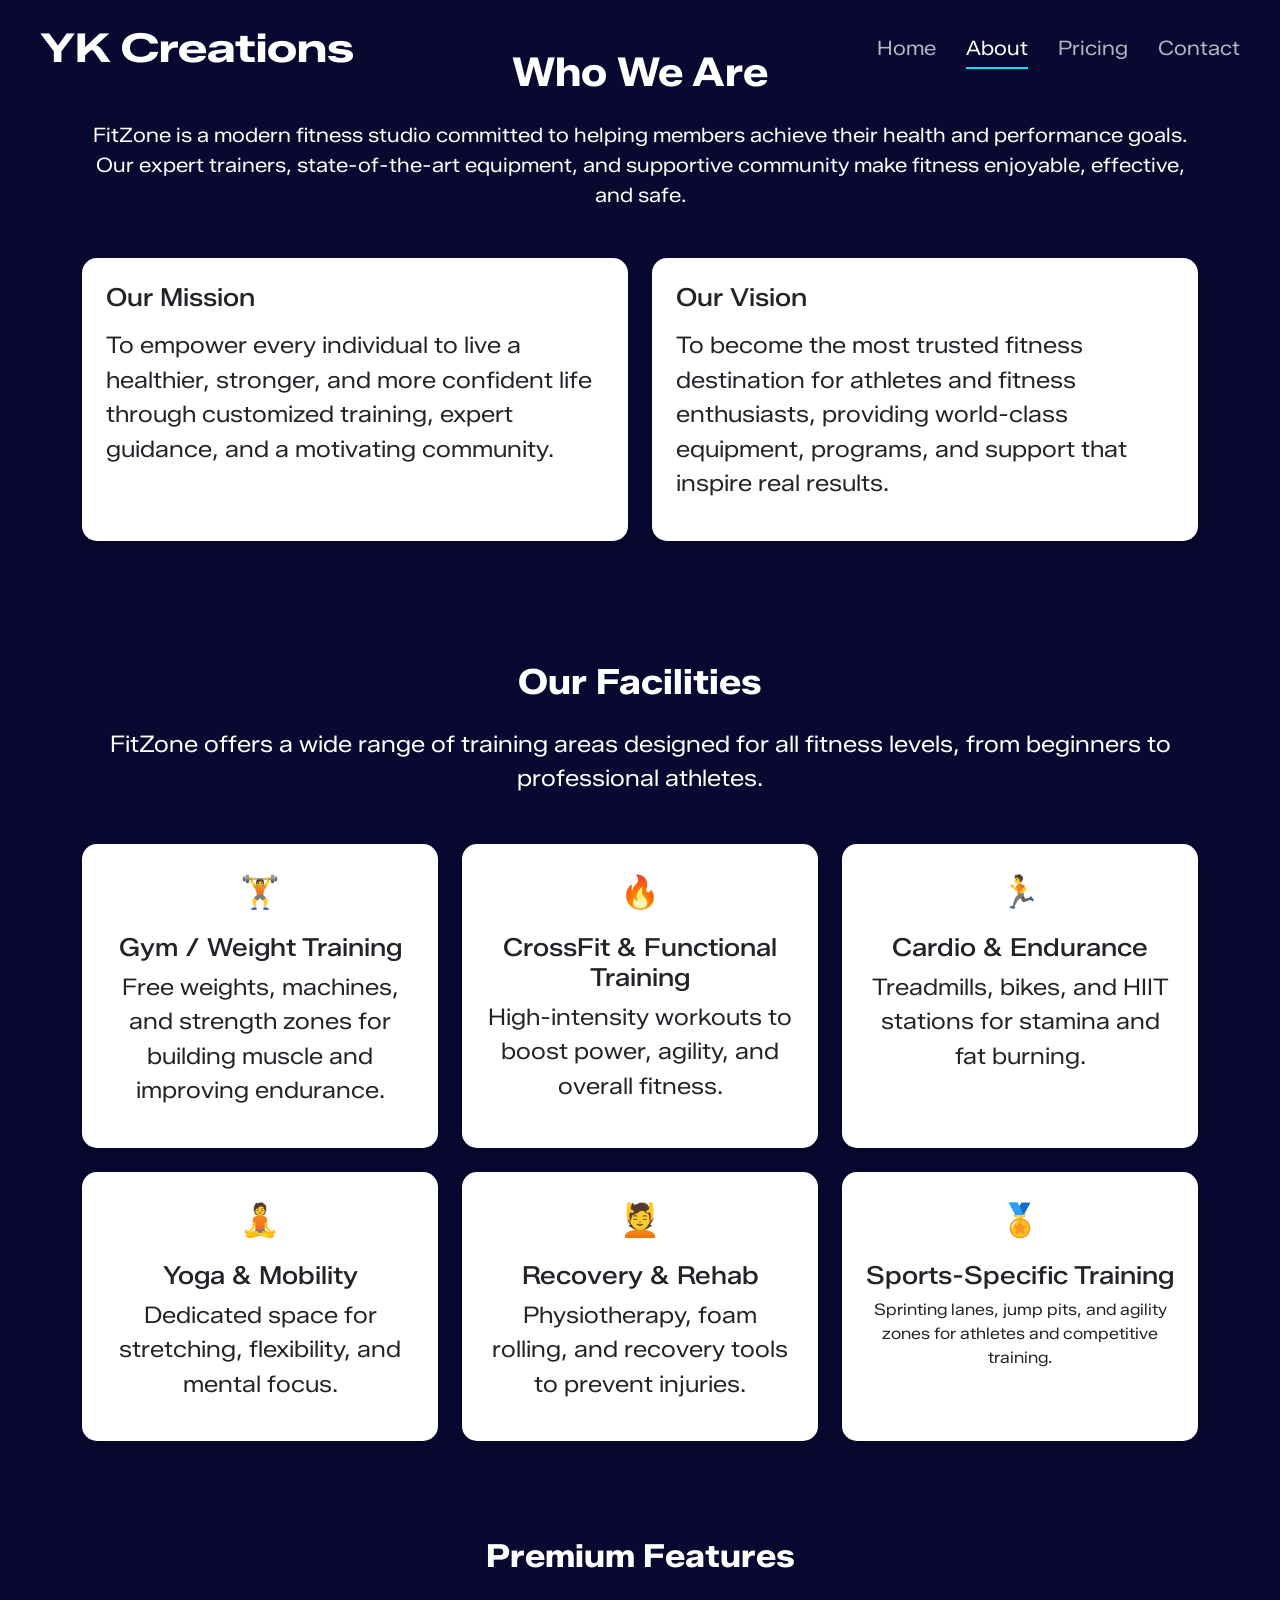
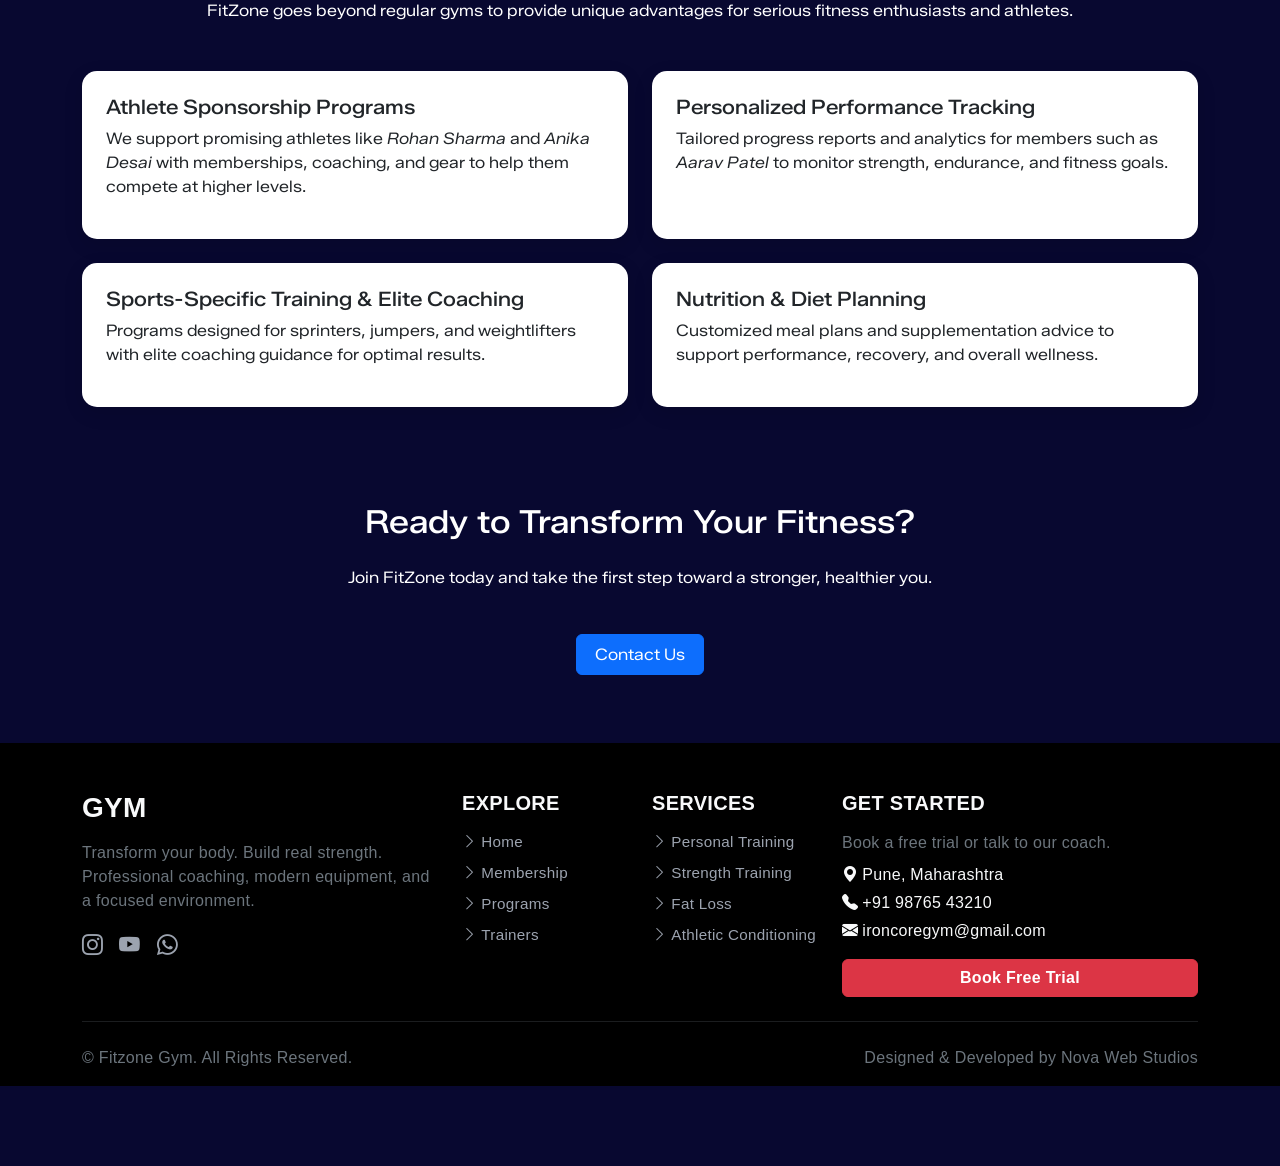
==== about.html @ a7072585 "Add files via upload Initial commit" ====
<!DOCTYPE html>
<html lang="en">

<head>
    <meta charset="UTF-8">
    <meta name="viewport" content="width=device-width, initial-scale=1.0">
    <title>About FitZone</title>
    <!-- Bootstrap CSS -->
    <link href="https://cdn.jsdelivr.net/npm/bootstrap-icons@1.11.1/font/bootstrap-icons.css" rel="stylesheet" />

    <link href="https://cdn.jsdelivr.net/npm/bootstrap@5.3.2/dist/css/bootstrap.min.css" rel="stylesheet">
    <style>
        body {
            font-family: "Zalando Sans SemiExpanded", sans-serif;
            background-color: rgb(8, 8, 48);
        }


        .section-title {
            font-weight: bold;
            margin-bottom: 1.5rem;
        }

        .feature-icon {
            font-size: 2rem;
            color: #ff5722;
            margin-bottom: 1rem;
        }

        .card-custom {
            border: none;
            border-radius: 15px;
            box-shadow: 0 6px 20px rgba(0, 0, 0, 0.1);
            transition: transform 0.3s ease;
        }

        .card-custom:hover {
            transform: translateY(-10px);
        }

        /* Gradient Button */
        .btn-gradient {
            background-color: rgb(3, 24, 95);
            border: none;
            color: #fff;
            transition: 0.3s;

        }

        .btn-gradient:hover {
            background: linear-gradient(90deg, #ff6a00, #f04);
        }

        /* Input & Textarea Custom */
        .form-control:focus {
            box-shadow: none;
            background-color: #010036 !important;
        }

        /* Modal Body Padding */
        .modal-body {
            padding-top: 30px;
            padding-bottom: 30px;
        }

        .footer-link {
            color: #9ca3af;
            text-decoration: none;
            display: block;
            margin-bottom: 0.5rem;
            font-size: 0.95rem;
            transition: all 0.3s ease;
        }

        .footer-link i {
            transition: transform 0.3s ease;
        }

        .footer-link:hover {
            color: #dc3545;
        }

        .footer-link:hover i {
            transform: translateX(4px);
        }

        /* Social icons hover */
        .social-link {
            color: #9ca3af;
            font-size: 1.3rem;
            transition: transform 0.3s, color 0.3s;
        }

        .social-link:hover {
            color: #dc3545;
            transform: scale(1.2) rotate(10deg);
        }

        /* Button hover animation */
        .btn-hover {
            transition: transform 0.3s, background-color 0.3s;
        }

        .btn-hover:hover {
            transform: translateY(-3px);
            background-color: #b02a37;
        }
    </style>
    <link rel="stylesheet" href="style.css">
    <link rel="preconnect" href="https://fonts.googleapis.com">
    <link rel="preconnect" href="https://fonts.gstatic.com" crossorigin>
    <link
        href="https://fonts.googleapis.com/css2?family=Zalando+Sans+Expanded:ital,wght@0,200..900;1,200..900&family=Zalando+Sans+SemiExpanded:ital,wght@0,200..900;1,200..900&display=swap"
        rel="stylesheet">

</head>

<body>
    <nav class="navbar nav-small">
        <div class="container-fluid">
            <span class="brand-small ">YK Creations</span>
        </div>
    </nav>
    <!-- NAVBAR -->
    <nav class="app-navbar">
        <div class="app-navbar-inner container-fluid">

            <a href="#" class="app-brand">YK Creations</a>

            <ul class="app-nav">
                <li>
                    <a href="index.html">
                        <i class="bi bi-house"></i>
                        <span>Home</span>
                    </a>
                </li>
                <li>
                    <a href="about.html"  class="active">
                        <i class="bi bi-info-circle"></i>
                        <span>About</span>
                    </a>
                </li>
                <li>
                    <a href="pricing.html">
                        <i class="bi bi-grid"></i>
                        <span>Pricing</span>
                    </a>
                </li>
                <li>
                    <a href="contact.html">
                        <i class="bi bi-envelope"></i>
                        <span>Contact</span>
                    </a>
                </li>
            </ul>

        </div>
    </nav>



    <!-- About & Mission/Vision Section -->
    <section class="py-5 " style="  background-color: rgb(8, 8, 48);">
        <div class="container">
            <div class="text-center mb-5">
                <h2 class="section-title" style="font-size: 40px;">Who We Are</h2>
                <p style="font-size: 20px;">FitZone is a modern fitness studio committed to helping members achieve
                    their health and performance
                    goals. Our expert trainers, state-of-the-art equipment, and supportive community make fitness
                    enjoyable, effective, and safe.</p>
            </div>

            <div class="row">
                <div class="col-md-6 mb-4">
                    <div class="card card-custom p-4 h-100">
                        <h4 class="mb-3" style="font-size: 25px;">Our Mission</h4>
                        <p style="font-size: 23px;">To empower every individual to live a healthier, stronger, and more
                            confident life through
                            customized training, expert guidance, and a motivating community.</p>
                    </div>
                </div>
                <div class="col-md-6 mb-4">
                    <div class="card card-custom p-4 h-100">
                        <h4 class="mb-3" style="font-size: 25px;">Our Vision</h4>
                        <p style="font-size: 23px;">To become the most trusted fitness destination for athletes and
                            fitness enthusiasts,
                            providing world-class equipment, programs, and support that inspire real results.</p>
                    </div>
                </div>
            </div>
        </div>
    </section>

    <!-- Facilities Section -->
    <section class="py-5">
        <div class="container">
            <div class="text-center mb-5">
                <h2 class="section-title" style="font-size: 35px;">Our Facilities</h2>
                <p style="font-size: 23px;">FitZone offers a wide range of training areas designed for all fitness
                    levels, from beginners to
                    professional athletes.</p>
            </div>

            <div class="row g-4">
                <div class="col-md-4">
                    <div class="card card-custom p-4 h-100 text-center">
                        <div class="feature-icon">🏋️</div>
                        <h5 style="font-size: 25px;">Gym / Weight Training</h5>
                        <p style="font-size: 23px;">Free weights, machines, and strength zones for building muscle and
                            improving endurance.</p>
                    </div>
                </div>
                <div class="col-md-4">
                    <div class="card card-custom p-4 h-100 text-center">
                        <div class="feature-icon">🔥</div>
                        <h5 style="font-size: 25px;">CrossFit & Functional Training</h5>
                        <p style="font-size: 23px;">High-intensity workouts to boost power, agility, and overall
                            fitness.</p>
                    </div>
                </div>
                <div class="col-md-4">
                    <div class="card card-custom p-4 h-100 text-center">
                        <div class="feature-icon">🏃</div>
                        <h5 style="font-size: 25px;">Cardio & Endurance</h5>
                        <p style="font-size: 23px;">Treadmills, bikes, and HIIT stations for stamina and fat burning.
                        </p>
                    </div>
                </div>
                <div class="col-md-4">
                    <div class="card card-custom p-4 h-100 text-center">
                        <div class="feature-icon">🧘</div>
                        <h5 style="font-size: 25px;">Yoga & Mobility</h5>
                        <p style="font-size: 23px;"> Dedicated space for stretching, flexibility, and mental focus.</p>
                    </div>
                </div>
                <div class="col-md-4">
                    <div class="card card-custom p-4 h-100 text-center">
                        <div class="feature-icon">💆</div>
                        <h5 style="font-size: 25px;">Recovery & Rehab</h5>
                        <p style="font-size: 23px;">Physiotherapy, foam rolling, and recovery tools to prevent injuries.
                        </p>
                    </div>
                </div>
                <div class="col-md-4">
                    <div class="card card-custom p-4 h-100 text-center">
                        <div class="feature-icon">🏅</div>
                        <h5 style="font-size: 25px;">Sports-Specific Training</h5>
                        <p>Sprinting lanes, jump pits, and agility zones for athletes and competitive training.</p>
                    </div>
                </div>
            </div>
        </div>
    </section>

    <!-- Premium Features Section -->
    <section class="py-5" style="  background-color: rgb(8, 8, 48);">
        <div class="container">
            <div class="text-center mb-5">
                <h2 class="section-title">Premium Features</h2>
                <p>FitZone goes beyond regular gyms to provide unique advantages for serious fitness enthusiasts and
                    athletes.</p>
            </div>

            <div class="row g-4">
                <div class="col-md-6">
                    <div class="card card-custom p-4 h-100">
                        <h5>Athlete Sponsorship Programs</h5>
                        <p>We support promising athletes like <em>Rohan Sharma</em> and <em>Anika Desai</em> with
                            memberships, coaching, and gear to help them compete at higher levels.</p>
                    </div>
                </div>
                <div class="col-md-6">
                    <div class="card card-custom p-4 h-100">
                        <h5>Personalized Performance Tracking</h5>
                        <p>Tailored progress reports and analytics for members such as <em>Aarav Patel</em> to monitor
                            strength, endurance, and fitness goals.</p>
                    </div>
                </div>
                <div class="col-md-6">
                    <div class="card card-custom p-4 h-100">
                        <h5>Sports-Specific Training & Elite Coaching</h5>
                        <p>Programs designed for sprinters, jumpers, and weightlifters with elite coaching guidance for
                            optimal results.</p>
                    </div>
                </div>
                <div class="col-md-6">
                    <div class="card card-custom p-4 h-100">
                        <h5>Nutrition & Diet Planning</h5>
                        <p>Customized meal plans and supplementation advice to support performance, recovery, and
                            overall wellness.</p>
                    </div>
                </div>
            </div>
        </div>
    </section>

    <!-- Call to Action -->
    <section class="py-5 text-center">
        <div class="container">
            <h2 class="mb-4">Ready to Transform Your Fitness?</h2>
            <p class="mb-4">Join FitZone today and take the first step toward a stronger, healthier you.</p>
            <!-- Button to Open Modal -->
            <button type="button" class="btn btn-primary" data-bs-toggle="modal" data-bs-target="#contactModal">
                Contact Us
            </button>

            <!-- Modal -->
            <div class="modal fade" id="contactModal" tabindex="-1" aria-labelledby="contactModalLabel"
                aria-hidden="true">
                <div class="modal-dialog modal-lg modal-dialog-centered">
                    <div class="modal-content text-center " style="background-color: #010036;">
                        <div class="modal-header border-0">
                            <h5 class="modal-title text-warning" id="contactModalLabel">Get In Touch</h5>
                            <button type="button" class="btn-close btn-close-white" data-bs-dismiss="modal"
                                aria-label="Close"></button>
                        </div>
                        <div class="modal-body">
                            <div class="row">
                                <!-- Left: Contact Info -->
                                <div class="col-md-5 mb-4 mb-md-0">
                                    <h6 class="text-warning">Phone</h6>
                                    <p>+91 98765 43210</p>

                                    <h6 class="text-warning">Email</h6>
                                    <p>powerhousegym@email.com</p>

                                    <h6 class="text-warning">Address</h6>
                                    <p>2nd Floor, Fitness Plaza,<br>Pune, Maharashtra</p>
                                </div>

                                <!-- Right: Contact Form -->
                                <div class="col-md-7">
                                    <form>
                                        <div class="mb-3">
                                            <input type="text" class="form-control border-0" placeholder="Your Name"
                                                required>
                                        </div>
                                        <div class="mb-3">
                                            <input type="email" class="form-control border-0" placeholder="Your Email"
                                                required>
                                        </div>
                                        <div class="mb-3">
                                            <textarea class="form-control border-0" placeholder="Your Message" rows="4"
                                                required></textarea>
                                        </div>
                                        <button type="submit" class="btn btn-primary">Send</button>
                                    </form>
                                </div>
                            </div>
                        </div>
                    </div>
                </div>
            </div>


        </div>
        </div>
    </section>




    <section>
        <footer class="bg-black text-light pt-5">
            <div class="container">

                <div class="row gy-4">

                    <!-- Brand -->
                    <div class="col-lg-4 col-md-6">
                        <h3 class="fw-bold text-uppercase">Gym</h3>
                        <p class="text-secondary mt-3">
                            Transform your body. Build real strength.
                            Professional coaching, modern equipment, and a focused environment.
                        </p>

                        <div class="mt-3 d-flex gap-3">
                            <a href="#" class="social-link"><i class="bi bi-instagram"></i></a>
                            <a href="#" class="social-link"><i class="bi bi-youtube"></i></a>
                            <a href="#" class="social-link"><i class="bi bi-whatsapp"></i></a>
                        </div>
                    </div>

                    <!-- Navigation -->
                    <div class="col-lg-2 col-md-6">
                        <h5 class="fw-semibold text-uppercase">Explore</h5>
                        <ul class="list-unstyled mt-3">
                            <li><a href="#" class="footer-link"><i class="bi bi-chevron-right me-1"></i>Home</a></li>
                            <li><a href="#" class="footer-link"><i class="bi bi-chevron-right me-1"></i>Membership</a>
                            </li>
                            <li><a href="#" class="footer-link"><i class="bi bi-chevron-right me-1"></i>Programs</a>
                            </li>
                            <li><a href="#" class="footer-link"><i class="bi bi-chevron-right me-1"></i>Trainers</a>
                            </li>
                        </ul>
                    </div>

                    <!-- Services -->
                    <div class="col-lg-2 col-md-6">
                        <h5 class="fw-semibold text-uppercase">Services</h5>
                        <ul class="list-unstyled mt-3">
                            <li><a href="#" class="footer-link"><i class="bi bi-chevron-right me-1"></i>Personal
                                    Training</a>
                            </li>
                            <li><a href="#" class="footer-link"><i class="bi bi-chevron-right me-1"></i>Strength
                                    Training</a>
                            </li>
                            <li><a href="#" class="footer-link"><i class="bi bi-chevron-right me-1"></i>Fat Loss</a>
                            </li>
                            <li><a href="#" class="footer-link"><i class="bi bi-chevron-right me-1"></i>Athletic
                                    Conditioning</a></li>
                        </ul>
                    </div>

                    <!-- Contact + CTA -->
                    <div class="col-lg-4 col-md-6">
                        <h5 class="fw-semibold text-uppercase">Get Started</h5>
                        <p class="text-secondary mt-3 mb-2">Book a free trial or talk to our coach.</p>

                        <p class="mb-1"><i class="bi bi-geo-alt-fill me-1"></i>Pune, Maharashtra</p>
                        <p class="mb-1"><i class="bi bi-telephone-fill me-1"></i>+91 98765 43210</p>
                        <p class="mb-3"><i class="bi bi-envelope-fill me-1"></i>ironcoregym@gmail.com</p>

                        <a href="#" class="btn btn-danger w-100 fw-semibold btn-hover">
                            Book Free Trial
                        </a>
                    </div>

                </div>

                <hr class="border-secondary my-4" />

                <!-- Bottom -->
                <div class="d-flex flex-column flex-md-row justify-content-between align-items-center pb-3">
                    <span class="text-secondary">
                        © <span id="year"></span> Fitzone Gym. All Rights Reserved.
                    </span>
                    <span class="text-secondary mt-2 mt-md-0">
                        Designed & Developed by Nova Web Studios
                    </span>
                </div>

            </div>
        </footer>

    </section>
    <!-- Bootstrap JS -->
    <script src="https://cdn.jsdelivr.net/npm/bootstrap@5.3.2/dist/js/bootstrap.bundle.min.js"></script>
</body>

</html>
---- style.css ----
:root {
    --nav-text: #ffffff;
    --nav-muted: rgba(255, 255, 255, 0.7);
    --nav-accent: #00e5ff;
    --nav-bg-glass: rgba(0, 0, 0, 0.35);
}

body {
    margin: 0;
    padding-bottom: 80px;
    color: white;
}


.hero {
    min-height: 100vh;
    background:
        linear-gradient(rgba(0, 0, 0, 0.35), rgba(0, 0, 0, 0.35)),
        url("https://images.unsplash.com/photo-1641337221253-fdc7237f6b61?q=80&w=1170&auto=format&fit=crop&ixlib=rb-4.1.0&ixid=M3wxMjA3fDB8MHxwaG90by1wYWdlfHx8fGVufDB8fHx8fA%3D%3D");
    background-size: cover;
    background-position: center;
    display: flex;
    align-items: center;
    justify-content: center;
    text-align: center;
    font-weight: 700;
    font-family: "Zalando Sans semiExpanded", sans-serif;
    filter: grayscale(60%);
}

.hero h1 {
    font-size: 150px;
    font-weight: 700;
    font-family: "Zalando Sans Expanded", sans-serif;
    font-optical-sizing: auto;
    font-style: normal;
}

.hero p {
    font-size: 25px;
    font-family: "Zalando Sans Expanded", sans-serif;
    font-optical-sizing: auto;
}

.nav-small {
    display: none;



}

/* ==========================
       NAVBAR BASE
    ========================== */
.app-navbar {
    position: absolute;
    top: 0;
    width: 100%;
    z-index: 1000;
    background: transparent;
}

.app-navbar-inner {
    display: flex;
    align-items: center;
    justify-content: space-between;
    padding: 18px 40px;
}

.app-brand {
    font-size: 40px;
    font-weight: 700;
    font-family: "Zalando Sans Expanded", sans-serif;
    font-optical-sizing: auto;
    color: var(--nav-text);
    text-decoration: none;
}

.app-brand:hover {
    color: var(--nav-text);
}

/* ==========================
       NAV ITEMS
    ========================== */
.app-nav {
    display: flex;
    gap: 30px;
    font-family: "Zalando Sans semiExpanded", sans-serif;
    font-optical-sizing: auto;
    list-style: none;
    margin: 0;
    padding: 0;
}

.app-nav a {
    color: var(--nav-muted);
    text-decoration: none;
    font-size: 20px;
    display: flex;
    align-items: center;
    gap: 6px;
    position: relative;
}

.app-nav a i {
    font-size: 18px;
    display: none;
}

.app-nav a:hover {
    color: var(--nav-text);
}

.app-nav a.active {
    color: var(--nav-text);
}

.app-nav a.active::after {
    content: "";
    position: absolute;
    left: 0;
    bottom: -6px;
    width: 100%;
    height: 2px;
    background: var(--nav-accent);
}

/* ==========================
       MOBILE BOTTOM TRANSPARENT NAV
    ========================== */
@media (max-width: 768px) {
    .app-navbar {
        position: fixed;
        bottom: 0;
        top: auto;
        background: var(--nav-bg-glass);
        backdrop-filter: blur(10px);
    }

    .app-navbar-inner {
        padding: 10px 0;
        justify-content: center;
    }

    .app-brand {
        display: none;
    }

    .app-nav {
        width: 100%;
        justify-content: space-around;
        gap: 0;
    }

    .app-nav a {
        flex-direction: column;
        font-size: 12px;

    }

    .app-nav a i {
        font-size: 20px;
        display: block;

    }

    .app-nav a.active::after {
        display: none;
    }

    .hero h1 {
        font-size: 55px;
    }

    .hero p {
        font-size: 17px;
    }

    .nav-small {
        display: flex;
        background-color: #02001f;
    }

    .brand-small {
        color: whitesmoke;
        font-weight: 700;
        font-family: "Zalando Sans Expanded", sans-serif;
        font-size: 25px;


    }
}

.tag {
    font-size: 0.75rem;
    padding: 0.25rem 0.6rem;
    border-radius: 999px;
    background: #e5e7eb;
    color: #374151;
    display: inline-block;
    margin-bottom: 0.5rem;
}

.feature {
    background: linear-gradient(135deg, #6366f1, #3b82f6);
    color: white;
}

.feature .tag {
    background: rgba(255, 255, 255, 0.2);
    color: white;
}

.card-modern {
    border: none;
    border-radius: 20px;
    overflow: hidden;
    box-shadow: 0 10px 20px rgba(0, 0, 0, 0.1);
    transition: transform 0.4s ease, box-shadow 0.4s ease;
    background: #fff;
   
}

.card-modern:hover {
    transform: translateY(-10px);
    box-shadow: 0 20px 40px rgba(0, 0, 0, 0.15);
}

.card-modern img {
    width: 100%;
    height: 220px;
    object-fit: cover;
    transition: transform 0.4s ease;
}

.card-modern:hover img {
    transform: scale(1.05);
}

.card-body {
    padding: 2rem;
    text-align: center;
}

.card-title {
    font-size: 1.5rem;
    font-weight: 700;
    color: #2c3e50;
    margin-bottom: 1rem;
}

.card-text {
    
    color: #555;
    margin-bottom: 1.5rem;
    line-height: 1.6;
}

.btn-modern {
    background: linear-gradient(90deg, #4b6cb7, #182848);
    color: #fff;
    border-radius: 50px;
    padding: 0.6rem 1.8rem;
    font-weight: 500;
    transition: transform 0.3s ease, background 0.3s ease;
}

.btn-modern:hover {
    transform: scale(1.05);
    background: linear-gradient(90deg, #182848, #4b6cb7);
}


@media (max-width: 768px) {
    .card-modern img {
        height: 180px;
    }

    .card-body {
        padding: 1.5rem;
    }

    .card-title {
        font-size: 1.3rem;
    }

    .card-text {
        font-size: 0.95rem;
    }

    .card-div-1 {
        margin-top: 30px;
    }

}

@media (max-width: 480px) {
    .card-modern img {
        height: 160px;
    }

    .card-body {
        padding: 1rem;
    }

    .card-title {
        font-size: 1.2rem;
    }

    .card-text {
        font-size: 0.9rem;
    }

    .card-div-1 {
        margin-top: 20px;
    }

}

.cards-s-1 {
    height: 100vh;
    justify-content: center;
    justify-items: center;
    display: flex;
}

.card-1-sec {
    justify-content: center;
    justify-content: center;
    background-color: #182848;
}

.card-div-1 {
    top: 50px;
}




 footer {
     letter-spacing: 0.3px;
     font-family: 'Poppins', sans-serif;
 }

 /* Footer links with hover animation */
 .footer-link {
     color: #9ca3af;
     text-decoration: none;
     display: block;
     margin-bottom: 0.5rem;
     font-size: 0.95rem;
     transition: all 0.3s ease;
 }

 .footer-link i {
     transition: transform 0.3s ease;
 }

 .footer-link:hover {
     color: #dc3545;
 }

 .footer-link:hover i {
     transform: translateX(4px);
 }

 /* Social icons hover */
 .social-link {
     color: #9ca3af;
     font-size: 1.3rem;
     transition: transform 0.3s, color 0.3s;
 }

 .social-link:hover {
     color: #dc3545;
     transform: scale(1.2) rotate(10deg);
 }

 /* Button hover animation */
 .btn-hover {
     transition: transform 0.3s, background-color 0.3s;
 }

 .btn-hover:hover {
     transform: translateY(-3px);
     background-color: #b02a37;
 }



 /* From Uiverse.io by cssbuttons-io */
 button {
     --color: #560bad;
     font-family: inherit;
     display: inline-block;
     width: 8em;
     height: 2.6em;
     line-height: 2.5em;
     margin: 20px;
     position: relative;
     cursor: pointer;
     overflow: hidden;
     border: 2px solid var(--color);
     transition: color 0.5s;
     z-index: 1;
     font-size: 17px;
     border-radius: 6px;
     font-weight: 500;
     color: var(--color);
     padding-bottom: 8px;
 }

 button:before {
     content: "";
     position: absolute;
     z-index: -1;
     background: var(--color);
     height: 150px;
     width: 200px;
     border-radius: 50%;
 }

 button:hover {
     color: #fff;
 }

 button:before {
     top: 100%;
     left: 100%;
     transition: all 0.7s;
 }

 button:hover:before {
     top: -30px;
     left: -30px;
 }

 button:active:before {
     background: #3a0ca3;
     transition: background 0s;
 }
 .c-img{
    filter: brightness(65%);
 }
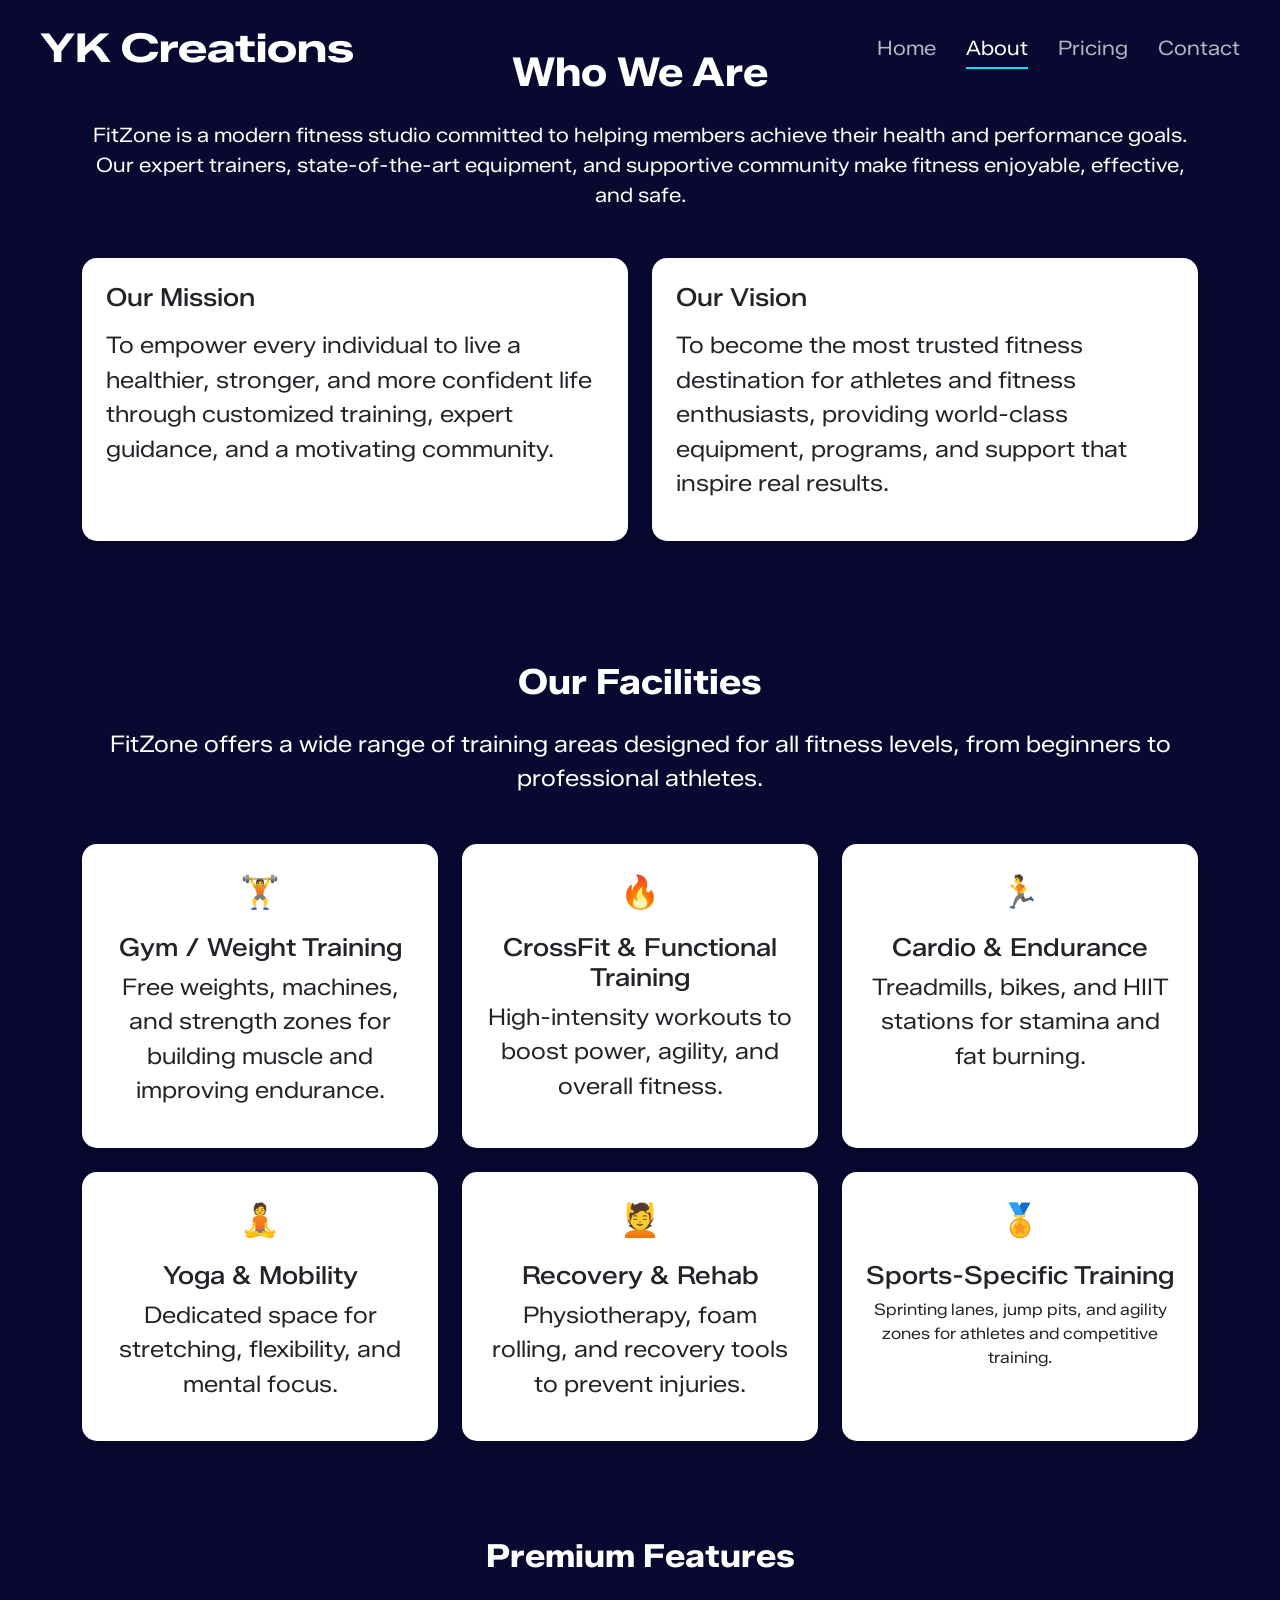
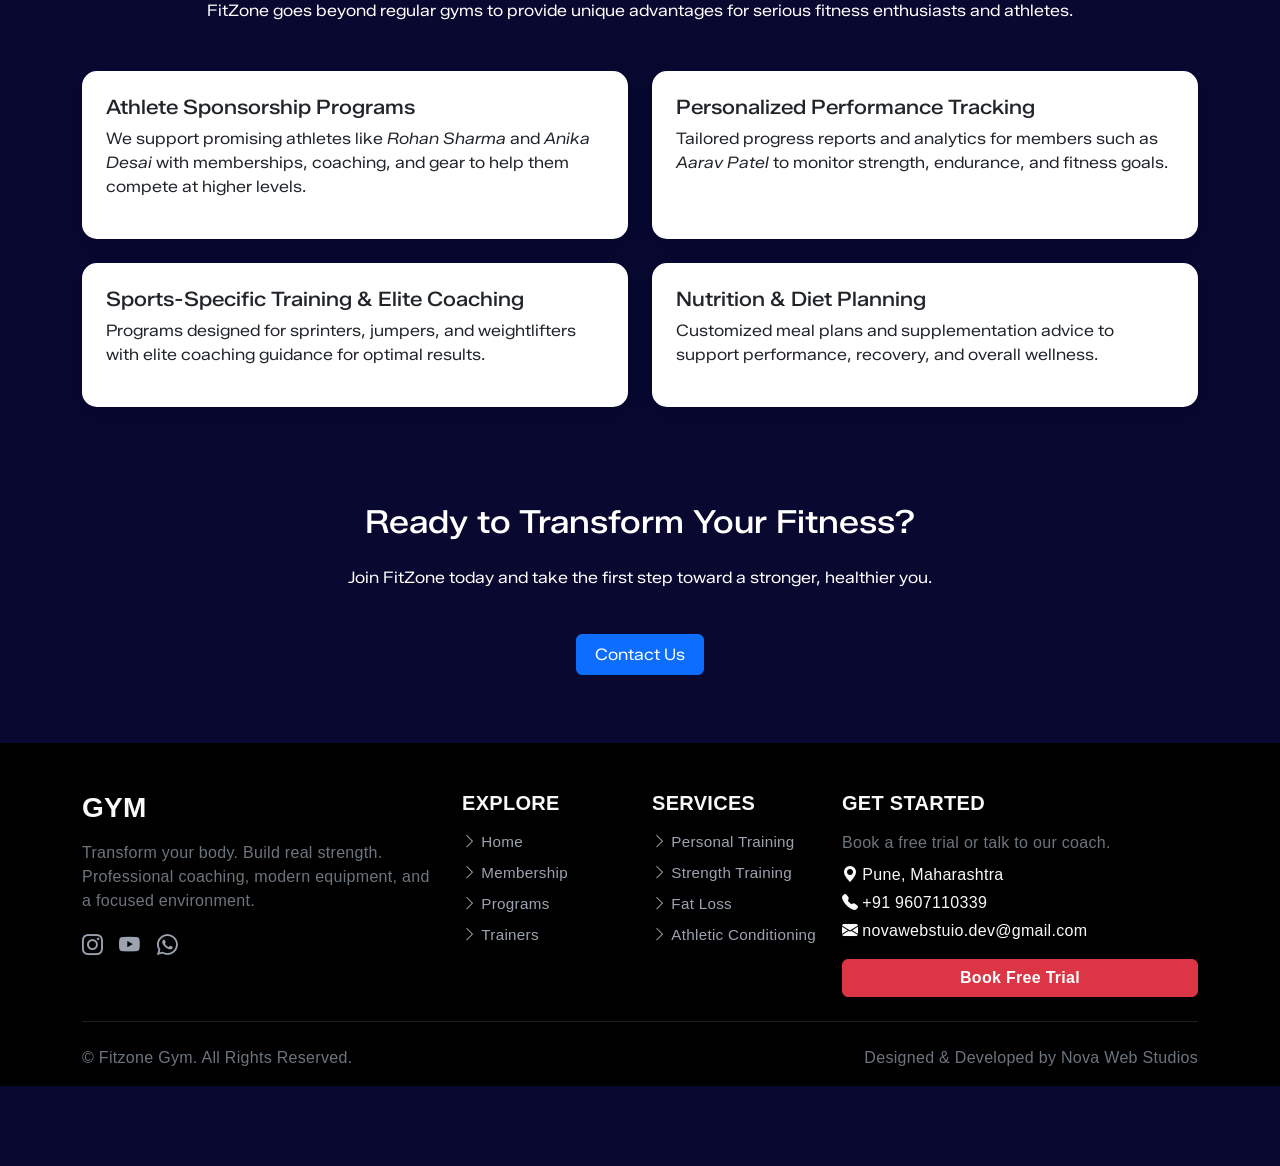
==== commit c64fe1fe: "Add files via upload" ====
--- a/about.html
+++ b/about.html
@@ -418,8 +418,8 @@
                         <p class="text-secondary mt-3 mb-2">Book a free trial or talk to our coach.</p>
 
                         <p class="mb-1"><i class="bi bi-geo-alt-fill me-1"></i>Pune, Maharashtra</p>
-                        <p class="mb-1"><i class="bi bi-telephone-fill me-1"></i>+91 98765 43210</p>
-                        <p class="mb-3"><i class="bi bi-envelope-fill me-1"></i>ironcoregym@gmail.com</p>
+                        <p class="mb-1"><i class="bi bi-telephone-fill me-1"></i>+91 9607110339</p>
+                        <p class="mb-3"><i class="bi bi-envelope-fill me-1"></i>novawebstuio.dev@gmail.com</p>
 
                         <a href="#" class="btn btn-danger w-100 fw-semibold btn-hover">
                             Book Free Trial
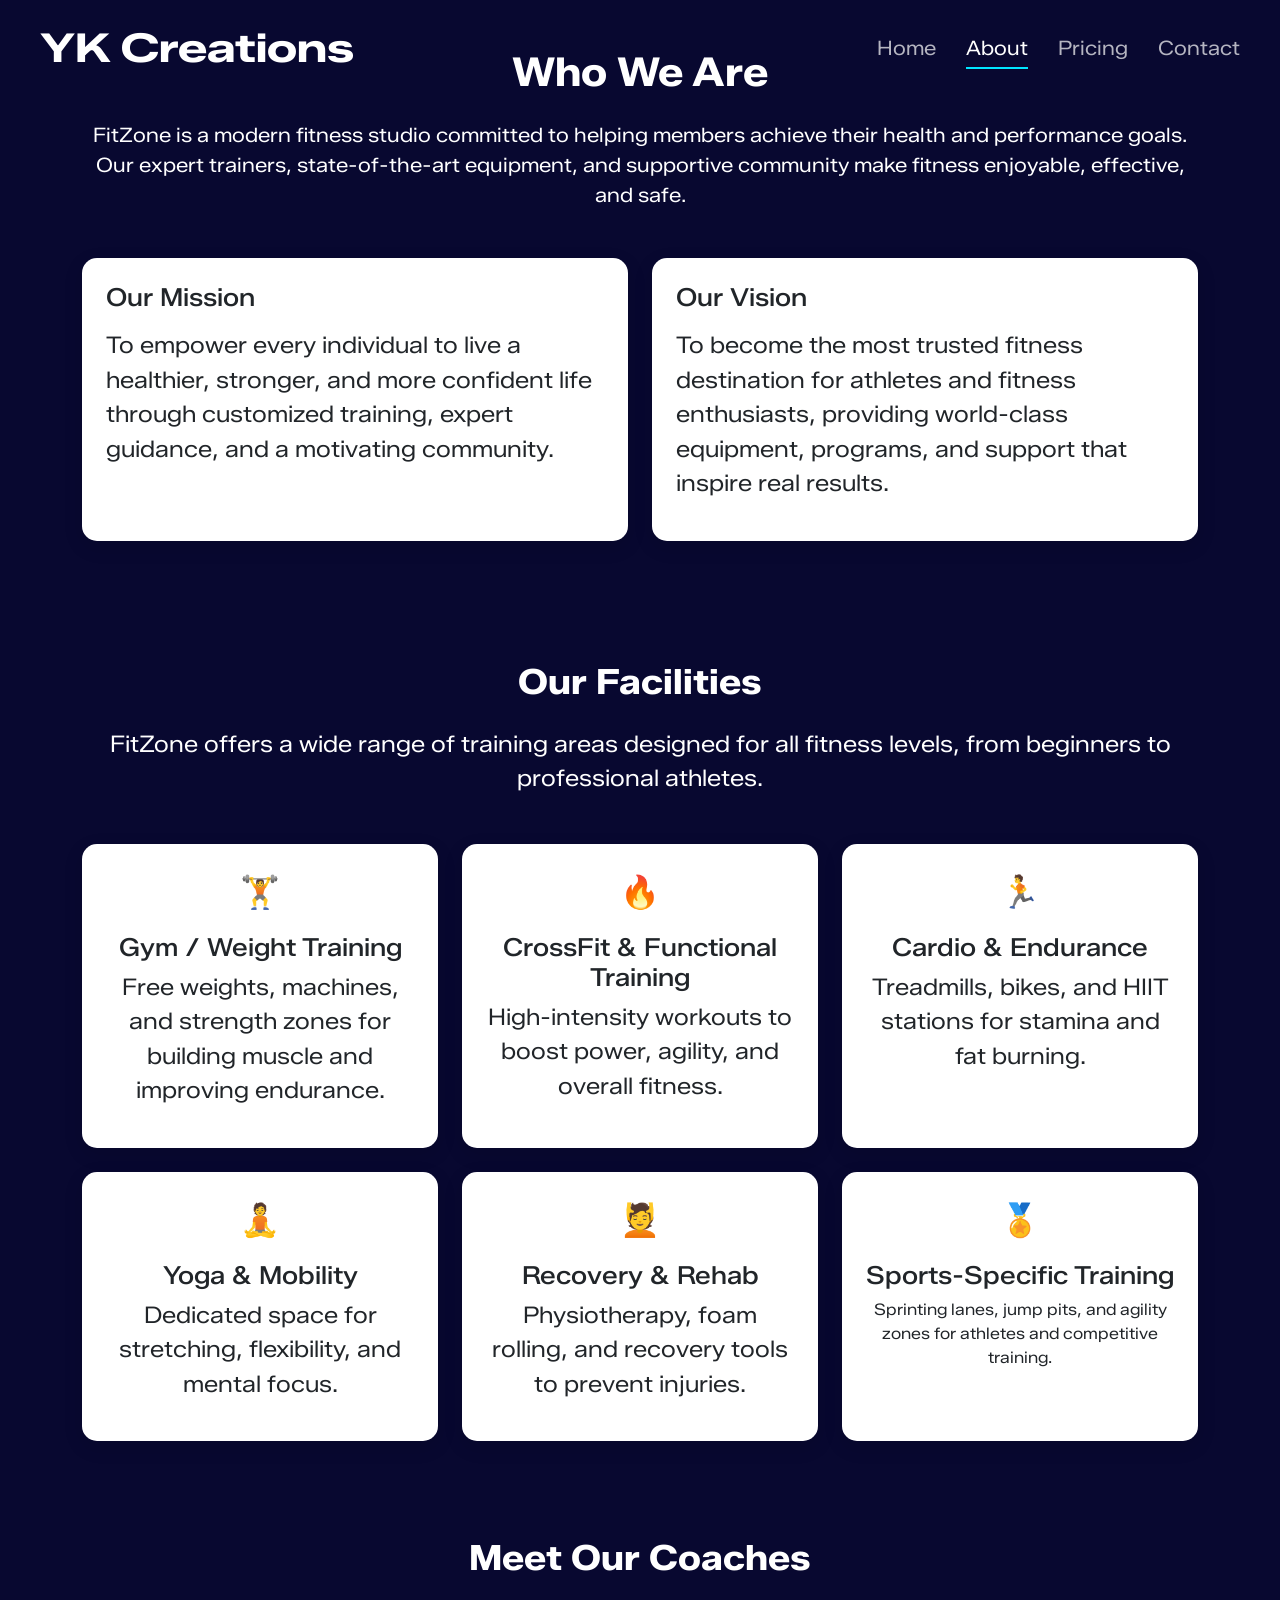
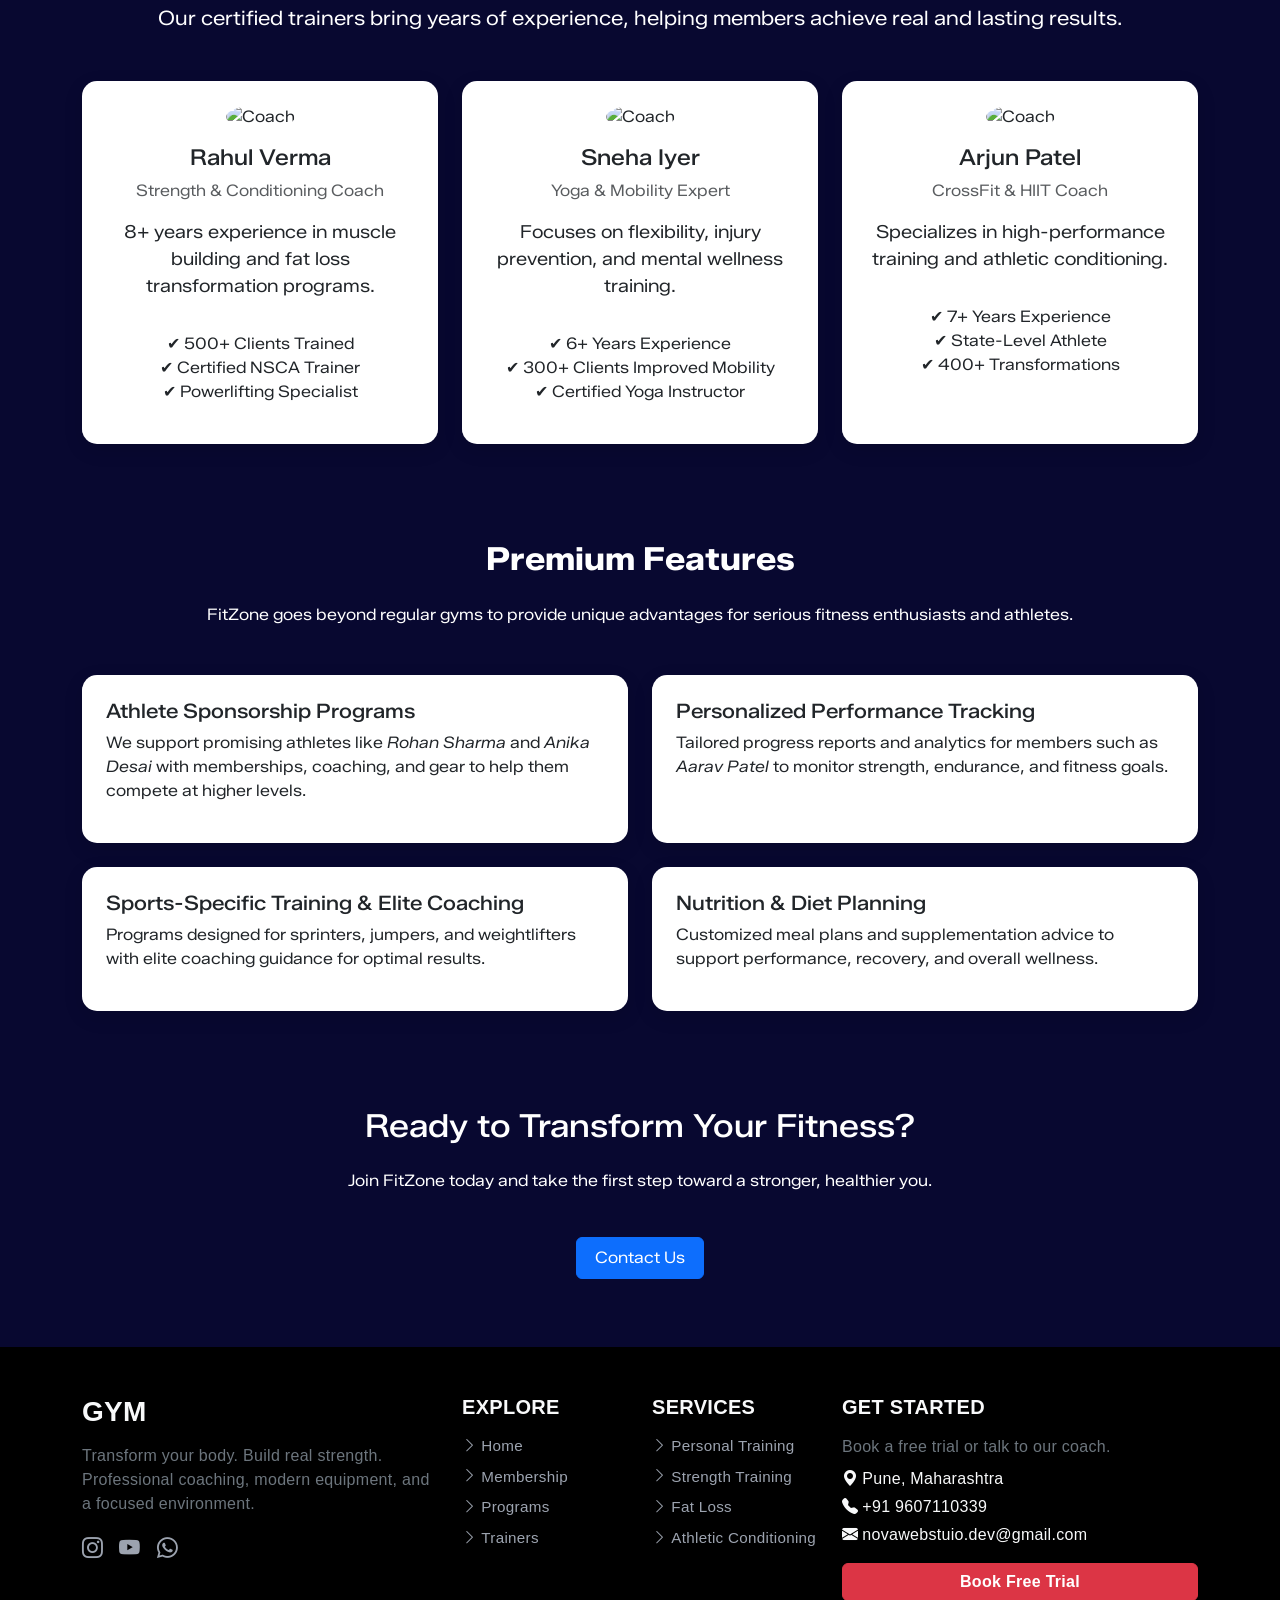
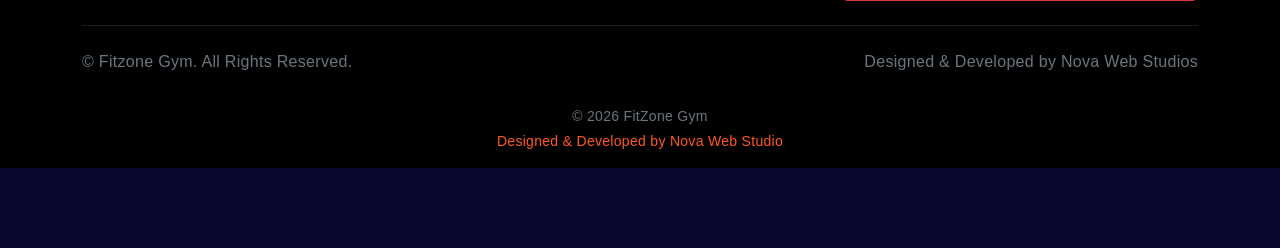
==== commit 8b26c79e: "Add files via upload" ====
--- a/about.html
+++ b/about.html
@@ -4,6 +4,17 @@
 <head>
     <meta charset="UTF-8">
     <meta name="viewport" content="width=device-width, initial-scale=1.0">
+    <meta name="description"
+        content="Learn about our gym, our mission, and our expert trainers dedicated to helping you build strength, confidence, and a healthier lifestyle.">
+    <!-- Favicon -->
+    <link rel="icon" type="image/png" sizes="32x32" href="logo.JPG">
+    <link rel="icon" type="image/png" sizes="16x16" href="logo.JPG">
+
+    <!-- Apple devices -->
+    <link rel="apple-touch-icon" href="logo.JPG">
+
+    <!-- Optional (fallback) -->
+    <link rel="shortcut icon" href="logo.JPG">
     <title>About FitZone</title>
     <!-- Bootstrap CSS -->
     <link href="https://cdn.jsdelivr.net/npm/bootstrap-icons@1.11.1/font/bootstrap-icons.css" rel="stylesheet" />
@@ -54,7 +65,7 @@
         /* Input & Textarea Custom */
         .form-control:focus {
             box-shadow: none;
-            background-color: #010036 !important;
+            background-color: #d3d2ff !important;
         }
 
         /* Modal Body Padding */
@@ -135,7 +146,7 @@
                     </a>
                 </li>
                 <li>
-                    <a href="about.html"  class="active">
+                    <a href="about.html" class="active">
                         <i class="bi bi-info-circle"></i>
                         <span>About</span>
                     </a>
@@ -251,7 +262,78 @@
             </div>
         </div>
     </section>
-
+    <!-- Coaches Section -->
+    <section class="py-5">
+        <div class="container">
+            <div class="text-center mb-5">
+                <h2 class="section-title" style="font-size: 35px;">Meet Our Coaches</h2>
+                <p style="font-size: 20px;">
+                    Our certified trainers bring years of experience, helping members achieve real and lasting results.
+                </p>
+            </div>
+
+            <div class="row g-4">
+
+                <!-- Coach 1 -->
+                <div class="col-md-4">
+                    <div class="card card-custom text-center p-4 h-100">
+                        <img src="https://via.placeholder.com/120" class="rounded-circle mb-3 mx-auto" alt="Coach">
+                        <h5 style="font-size: 22px;">Rahul Verma</h5>
+                        <p class="text-muted">Strength & Conditioning Coach</p>
+
+                        <p style="font-size: 18px;">
+                            8+ years experience in muscle building and fat loss transformation programs.
+                        </p>
+
+                        <ul class="list-unstyled mt-3" style="font-size: 16px;">
+                            <li>✔ 500+ Clients Trained</li>
+                            <li>✔ Certified NSCA Trainer</li>
+                            <li>✔ Powerlifting Specialist</li>
+                        </ul>
+                    </div>
+                </div>
+
+                <!-- Coach 2 -->
+                <div class="col-md-4">
+                    <div class="card card-custom text-center p-4 h-100">
+                        <img src="https://via.placeholder.com/120" class="rounded-circle mb-3 mx-auto" alt="Coach">
+                        <h5 style="font-size: 22px;">Sneha Iyer</h5>
+                        <p class="text-muted">Yoga & Mobility Expert</p>
+
+                        <p style="font-size: 18px;">
+                            Focuses on flexibility, injury prevention, and mental wellness training.
+                        </p>
+
+                        <ul class="list-unstyled mt-3" style="font-size: 16px;">
+                            <li>✔ 6+ Years Experience</li>
+                            <li>✔ 300+ Clients Improved Mobility</li>
+                            <li>✔ Certified Yoga Instructor</li>
+                        </ul>
+                    </div>
+                </div>
+
+                <!-- Coach 3 -->
+                <div class="col-md-4">
+                    <div class="card card-custom text-center p-4 h-100">
+                        <img src="https://via.placeholder.com/120" class="rounded-circle mb-3 mx-auto" alt="Coach">
+                        <h5 style="font-size: 22px;">Arjun Patel</h5>
+                        <p class="text-muted">CrossFit & HIIT Coach</p>
+
+                        <p style="font-size: 18px;">
+                            Specializes in high-performance training and athletic conditioning.
+                        </p>
+
+                        <ul class="list-unstyled mt-3" style="font-size: 16px;">
+                            <li>✔ 7+ Years Experience</li>
+                            <li>✔ State-Level Athlete</li>
+                            <li>✔ 400+ Transformations</li>
+                        </ul>
+                    </div>
+                </div>
+
+            </div>
+        </div>
+    </section>
     <!-- Premium Features Section -->
     <section class="py-5" style="  background-color: rgb(8, 8, 48);">
         <div class="container">
@@ -319,18 +401,19 @@
                                 <!-- Left: Contact Info -->
                                 <div class="col-md-5 mb-4 mb-md-0">
                                     <h6 class="text-warning">Phone</h6>
-                                    <p>+91 98765 43210</p>
+                                    <p>+91 96071 10339</p>
 
                                     <h6 class="text-warning">Email</h6>
-                                    <p>powerhousegym@email.com</p>
+                                    <p>novawebstudio.dev@gmail.com</p>
 
                                     <h6 class="text-warning">Address</h6>
-                                    <p>2nd Floor, Fitness Plaza,<br>Pune, Maharashtra</p>
+                                    <p>Pune, Maharashtra</p>
                                 </div>
 
                                 <!-- Right: Contact Form -->
                                 <div class="col-md-7">
-                                    <form>
+                                    <form
+                                        action="mailto:your@email.com?subject=Gym%20Membership&body=I%20want%20to%20join%20the%20gym">
                                         <div class="mb-3">
                                             <input type="text" class="form-control border-0" placeholder="Your Name"
                                                 required>
@@ -338,10 +421,6 @@
                                         <div class="mb-3">
                                             <input type="email" class="form-control border-0" placeholder="Your Email"
                                                 required>
-                                        </div>
-                                        <div class="mb-3">
-                                            <textarea class="form-control border-0" placeholder="Your Message" rows="4"
-                                                required></textarea>
                                         </div>
                                         <button type="submit" class="btn btn-primary">Send</button>
                                     </form>
@@ -442,6 +521,16 @@
 
             </div>
         </footer>
+        <footer class="text-center py-3" style="background-color: #000; font-size: 14px;">
+            <p class="mb-1 text-secondary">
+                © 2026 FitZone Gym
+            </p>
+            <p class="mb-0">
+                <a href="mailto:novawebstudio.dev@gmail.com" style="color: #ff5722; text-decoration: none;">
+                    Designed & Developed by Nova Web Studio
+                </a>
+            </p>
+        </footer>
 
     </section>
     <!-- Bootstrap JS -->
